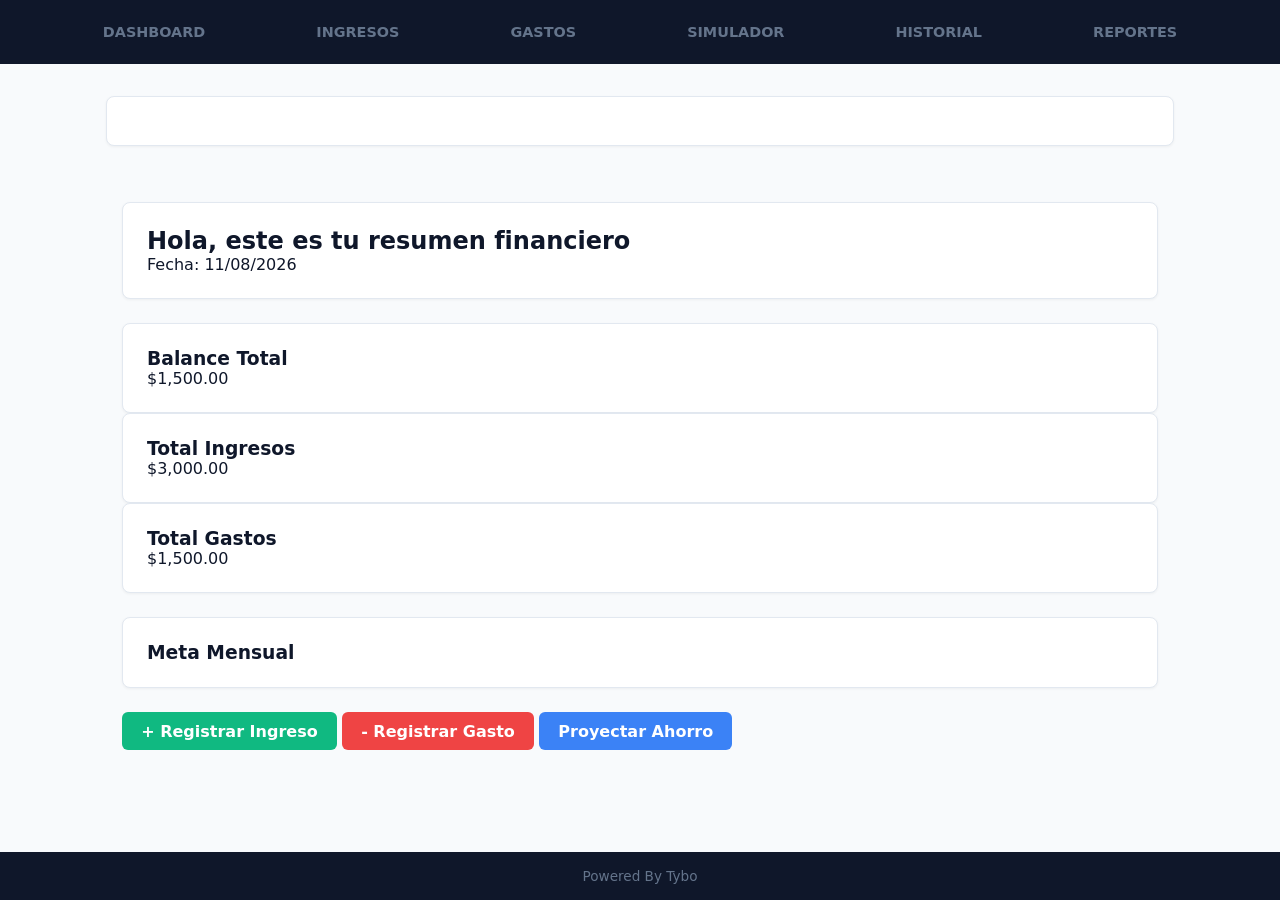
==== html/dashboard.html @ 08bae3bd "Optimización del css" ====
<!DOCTYPE html>
<html lang="es">
<head>
    <meta charset="UTF-8">
    <meta name="viewport" content="width=device-width, initial-scale=1.0">
    <link rel="stylesheet" href="/css/global.css">
    <title>Dashboard</title>
</head>
<body>
    <header>
        <nav>
            <a href="dashboard.html">DASHBOARD</a>
            <a href="ingresos.html">INGRESOS</a>
            <a href="gastos.html">GASTOS</a>
            <a href="simulador.html">SIMULADOR</a>
            <a href="historial.html">HISTORIAL</a>
            <a href="reportes.html">REPORTES</a>
        </nav>
    </header>
    <main>
        <div class="titulo tarjeta"></div>
        <main>
    <!-- BLOQUE 1: Encabezado -->
    <section class="tarjeta">
        <h1>Hola, este es tu resumen financiero</h1>
        <p>Fecha: <span id="fecha">11/08/2026</span></p>
    </section>

    <!-- BLOQUE 2: Filas de 3 Tarjetas KPI -->
    <section class="fila-tarjetas">
        <div class="tarjeta kpi">
            <h3>Balance Total</h3>
            <p class="monto positivo">$1,500.00</p>
        </div>
        <div class="tarjeta kpi">
            <h3>Total Ingresos</h3>
            <p class="monto positivo">$3,000.00</p>
        </div>
        <div class="tarjeta kpi">
            <h3>Total Gastos</h3>
            <p class="monto negativo">$1,500.00</p>
        </div>
    </section>

    <!-- BLOQUE 3: Barra de progreso -->
    <section class="tarjeta">
        <h3>Meta Mensual</h3>
        <!-- barra aquí -->
    </section>

    <!-- BLOQUE 4: Accesos Rápidos (Botones lado a lado) -->
    <section class="fila-botones">
        <a href="ingresos.html" class="btn btn-positivo">+ Registrar Ingreso</a>
        <a href="gastos.html" class="btn btn-negativo">- Registrar Gasto</a>
        <a href="simulador.html" class="btn btn-primario">Proyectar Ahorro</a>
    </section>
</main>
    </main>
    <footer>Powered By Tybo</footer>
    <script src="/javascript/app.js"></script>
</body>
</html>
---- css/global.css ----
:root { 
    --color-primario: #0F172A; 
    --color-fondo: #F8FAFC; 
    --color-superficie: #FFFFFF; 
    --color-positivo: #10B981; 
    --color-negativo: #EF4444; 
    --color-accion: #3B82F6; 
    --color-hover-accion: #1D4ED8; 
    --color-texto-mute: #64748B; 
    --color-borde: #E2E8F0; 
    font-size: 16px; 
}

* {
    margin: 0;
    padding: 0;
    box-sizing: border-box;
}

body {
    width: 100%;
    min-height: 100vh;
    background-color: var(--color-fondo);
    color: var(--color-primario);
    display: flex;
    flex-direction: column;
    font-family: system-ui, -apple-system, sans-serif;
}

/* Header & Navegación */
header {
    width: 100%;
    background-color: var(--color-primario);
    padding: 1rem 2rem;
    display: flex;
    justify-content: center;
}

header nav {
    width: 100%;
    max-width: 1100px;
    display: flex;
    justify-content: space-between;
    align-items: center;
}

header nav a {
    color: var(--color-texto-mute);
    text-decoration: none;
    font-weight: 600;
    font-size: 0.9rem;
    padding: 0.5rem 0.8rem;
    border-radius: 6px;
    transition: 0.2s ease;
}

header nav a:hover, header nav a.active {
    color: var(--color-superficie);
    background-color: rgba(255, 255, 255, 0.1);
}

/* Contenedor Principal (Flexbox estándar para evitar grillas rígidas) */
main {
    flex: 1;
    width: 100%;
    max-width: 1100px;
    margin: 0 auto;
    padding: 2rem 1rem;
    display: flex;
    flex-direction: column;
    gap: 1.5rem;
}

/* Componentes Reutilizables (Tarjetas, Botones) */
.tarjeta {
    background-color: var(--color-superficie);
    border: 1px solid var(--color-borde);
    border-radius: 8px;
    padding: 1.5rem;
    box-shadow: 0 1px 3px rgba(0, 0, 0, 0.05);
}

.btn {
    padding: 0.6rem 1.2rem;
    border-radius: 6px;
    border: none;
    font-weight: 600;
    cursor: pointer;
    text-decoration: none;
    display: inline-block;
}

.btn-primario { background-color: var(--color-accion); color: white; }
.btn-positivo { background-color: var(--color-positivo); color: white; }
.btn-negativo { background-color: var(--color-negativo); color: white; }

/* Footer */
footer {
    background-color: var(--color-primario);
    color: var(--color-texto-mute);
    text-align: center;
    padding: 1rem;
    font-size: 0.85rem;
}
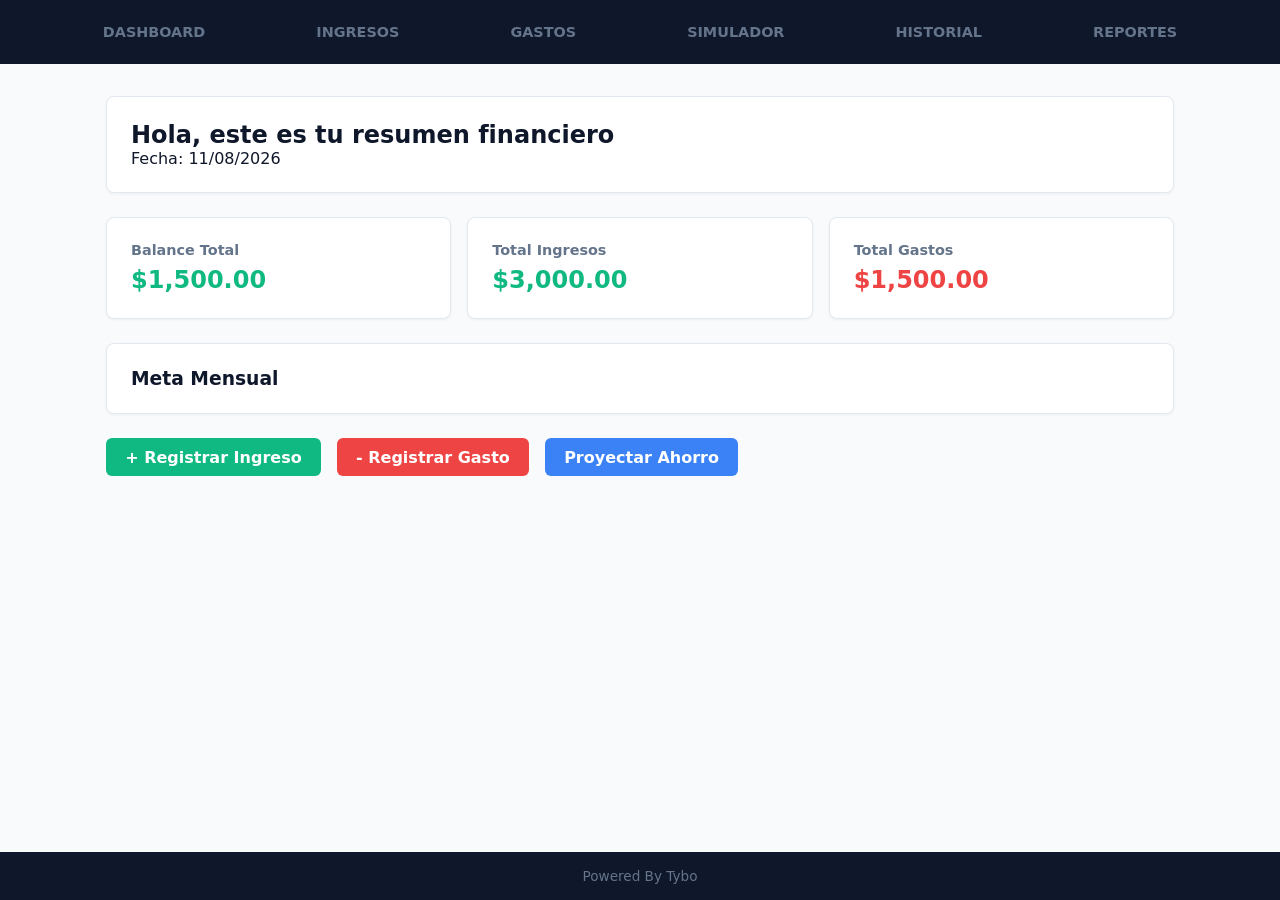
==== commit 25f4ea59: "Se copió la misma lógica del dashboard a las otras páginas" ====
--- a/html/dashboard.html
+++ b/html/dashboard.html
@@ -17,45 +17,45 @@
             <a href="reportes.html">REPORTES</a>
         </nav>
     </header>
+
     <main>
-        <div class="titulo tarjeta"></div>
-        <main>
-    <!-- BLOQUE 1: Encabezado -->
-    <section class="tarjeta">
-        <h1>Hola, este es tu resumen financiero</h1>
-        <p>Fecha: <span id="fecha">11/08/2026</span></p>
-    </section>
 
-    <!-- BLOQUE 2: Filas de 3 Tarjetas KPI -->
-    <section class="fila-tarjetas">
-        <div class="tarjeta kpi">
-            <h3>Balance Total</h3>
-            <p class="monto positivo">$1,500.00</p>
-        </div>
-        <div class="tarjeta kpi">
-            <h3>Total Ingresos</h3>
-            <p class="monto positivo">$3,000.00</p>
-        </div>
-        <div class="tarjeta kpi">
-            <h3>Total Gastos</h3>
-            <p class="monto negativo">$1,500.00</p>
-        </div>
-    </section>
+        <!-- BLOQUE 1: Encabezado -->
+        <section class="tarjeta">
+            <h1>Hola, este es tu resumen financiero</h1>
+            <p>Fecha: <span id="fecha">11/08/2026</span></p>
+        </section>
 
-    <!-- BLOQUE 3: Barra de progreso -->
-    <section class="tarjeta">
-        <h3>Meta Mensual</h3>
-        <!-- barra aquí -->
-    </section>
+        <!-- BLOQUE 2: Filas de 3 Tarjetas KPI -->
+        <section class="fila-tarjetas">
+            <div class="tarjeta kpi">
+                <h3>Balance Total</h3>
+                <p class="monto positivo">$1,500.00</p>
+            </div>
+            <div class="tarjeta kpi">
+                <h3>Total Ingresos</h3>
+                <p class="monto positivo">$3,000.00</p>
+            </div>
+            <div class="tarjeta kpi">
+                <h3>Total Gastos</h3>
+                <p class="monto negativo">$1,500.00</p>
+            </div>
+        </section>
 
-    <!-- BLOQUE 4: Accesos Rápidos (Botones lado a lado) -->
-    <section class="fila-botones">
-        <a href="ingresos.html" class="btn btn-positivo">+ Registrar Ingreso</a>
-        <a href="gastos.html" class="btn btn-negativo">- Registrar Gasto</a>
-        <a href="simulador.html" class="btn btn-primario">Proyectar Ahorro</a>
-    </section>
-</main>
+        <!-- BLOQUE 3: Barra de progreso -->
+        <section class="tarjeta">
+            <h3>Meta Mensual</h3>
+            <!-- barra aquí -->
+        </section>
+
+        <!-- BLOQUE 4: Accesos Rápidos (Botones lado a lado) -->
+        <section class="fila-botones">
+            <a href="ingresos.html" class="btn btn-positivo">+ Registrar Ingreso</a>
+            <a href="gastos.html" class="btn btn-negativo">- Registrar Gasto</a>
+            <a href="simulador.html" class="btn btn-primario">Proyectar Ahorro</a>
+        </section>
     </main>
+
     <footer>Powered By Tybo</footer>
     <script src="/javascript/app.js"></script>
 </body>
--- a/css/global.css
+++ b/css/global.css
@@ -42,6 +42,8 @@
     display: flex;
     justify-content: space-between;
     align-items: center;
+    flex-wrap: wrap;
+    gap: 0.5rem;
 }
 
 header nav a {
@@ -51,15 +53,16 @@
     font-size: 0.9rem;
     padding: 0.5rem 0.8rem;
     border-radius: 6px;
-    transition: 0.2s ease;
+    transition: background-color 0.2s ease, color 0.2s ease;
 }
 
-header nav a:hover, header nav a.active {
+header nav a:hover, 
+header nav a.active {
     color: var(--color-superficie);
     background-color: rgba(255, 255, 255, 0.1);
 }
 
-/* Contenedor Principal (Flexbox estándar para evitar grillas rígidas) */
+/* Contenedor Principal */
 main {
     flex: 1;
     width: 100%;
@@ -71,7 +74,7 @@
     gap: 1.5rem;
 }
 
-/* Componentes Reutilizables (Tarjetas, Botones) */
+/* Componentes Reutilizables */
 .tarjeta {
     background-color: var(--color-superficie);
     border: 1px solid var(--color-borde);
@@ -80,6 +83,35 @@
     box-shadow: 0 1px 3px rgba(0, 0, 0, 0.05);
 }
 
+/* Estructura de Filas (KPIs y Botones) */
+.fila-tarjetas {
+    display: grid;
+    grid-template-columns: repeat(auto-fit, minmax(250px, 1fr));
+    gap: 1rem;
+}
+
+.fila-botones {
+    display: flex;
+    gap: 1rem;
+    flex-wrap: wrap;
+}
+
+/* Formato para Tarjetas KPI y Montos */
+.kpi h3 {
+    font-size: 0.9rem;
+    color: var(--color-texto-mute);
+    margin-bottom: 0.5rem;
+}
+
+.monto {
+    font-size: 1.5rem;
+    font-weight: 700;
+}
+
+.monto.positivo { color: var(--color-positivo); }
+.monto.negativo { color: var(--color-negativo); }
+
+/* Botones */
 .btn {
     padding: 0.6rem 1.2rem;
     border-radius: 6px;
@@ -88,6 +120,11 @@
     cursor: pointer;
     text-decoration: none;
     display: inline-block;
+    transition: opacity 0.2s ease;
+}
+
+.btn:hover {
+    opacity: 0.9;
 }
 
 .btn-primario { background-color: var(--color-accion); color: white; }
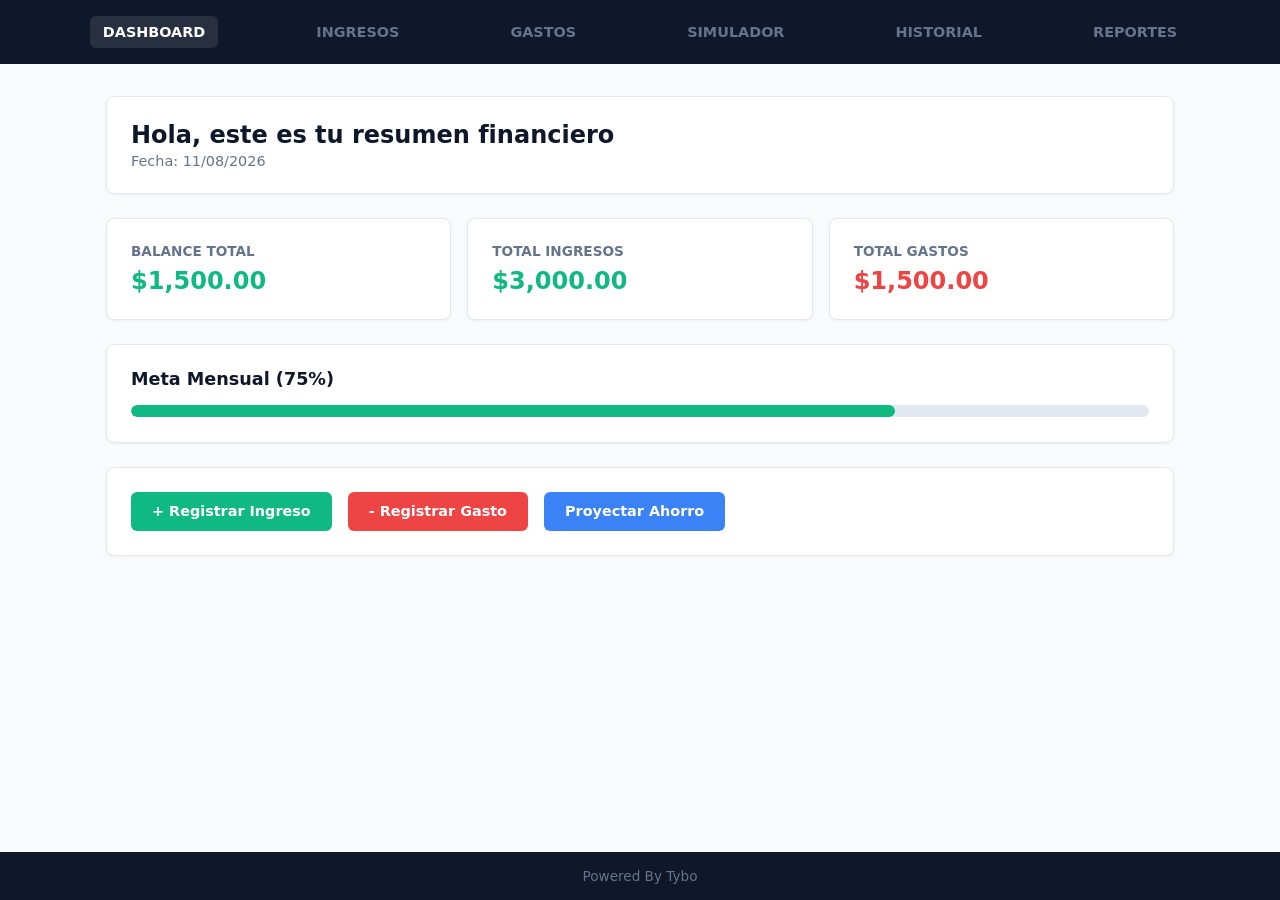
==== commit 8739f6a7: "Se subió el html y el css completado" ====
--- a/html/dashboard.html
+++ b/html/dashboard.html
@@ -4,12 +4,12 @@
     <meta charset="UTF-8">
     <meta name="viewport" content="width=device-width, initial-scale=1.0">
     <link rel="stylesheet" href="/css/global.css">
-    <title>Dashboard</title>
+    <title>Dashboard - Finanzas</title>
 </head>
 <body>
     <header>
         <nav>
-            <a href="dashboard.html">DASHBOARD</a>
+            <a href="dashboard.html" class="active">DASHBOARD</a>
             <a href="ingresos.html">INGRESOS</a>
             <a href="gastos.html">GASTOS</a>
             <a href="simulador.html">SIMULADOR</a>
@@ -19,37 +19,36 @@
     </header>
 
     <main>
-
         <!-- BLOQUE 1: Encabezado -->
-        <section class="tarjeta">
+        <section>
             <h1>Hola, este es tu resumen financiero</h1>
-            <p>Fecha: <span id="fecha">11/08/2026</span></p>
+            <p>Fecha: <time id="fecha">11/08/2026</time></p>
         </section>
 
-        <!-- BLOQUE 2: Filas de 3 Tarjetas KPI -->
-        <section class="fila-tarjetas">
-            <div class="tarjeta kpi">
+        <!-- BLOQUE 2: Tarjetas KPI -->
+        <section class="kpis">
+            <article>
                 <h3>Balance Total</h3>
-                <p class="monto positivo">$1,500.00</p>
-            </div>
-            <div class="tarjeta kpi">
+                <p class="monto positivo" id="balance-total">$1,500.00</p>
+            </article>
+            <article>
                 <h3>Total Ingresos</h3>
-                <p class="monto positivo">$3,000.00</p>
-            </div>
-            <div class="tarjeta kpi">
+                <p class="monto positivo" id="total-ingresos">$3,000.00</p>
+            </article>
+            <article>
                 <h3>Total Gastos</h3>
-                <p class="monto negativo">$1,500.00</p>
-            </div>
+                <p class="monto negativo" id="total-gastos">$1,500.00</p>
+            </article>
         </section>
 
-        <!-- BLOQUE 3: Barra de progreso -->
-        <section class="tarjeta">
-            <h3>Meta Mensual</h3>
-            <!-- barra aquí -->
+        <!-- BLOQUE 3: Meta Mensual (Usa la barra nativa <progress>) -->
+        <section>
+            <h3>Meta Mensual (<span id="meta-porcentaje">75%</span>)</h3>
+            <progress id="meta-barra" value="75" max="100"></progress>
         </section>
 
-        <!-- BLOQUE 4: Accesos Rápidos (Botones lado a lado) -->
-        <section class="fila-botones">
+        <!-- BLOQUE 4: Accesos Rápidos -->
+        <section class="acciones">
             <a href="ingresos.html" class="btn btn-positivo">+ Registrar Ingreso</a>
             <a href="gastos.html" class="btn btn-negativo">- Registrar Gasto</a>
             <a href="simulador.html" class="btn btn-primario">Proyectar Ahorro</a>
--- a/css/global.css
+++ b/css/global.css
@@ -5,12 +5,12 @@
     --color-positivo: #10B981; 
     --color-negativo: #EF4444; 
     --color-accion: #3B82F6; 
-    --color-hover-accion: #1D4ED8; 
     --color-texto-mute: #64748B; 
     --color-borde: #E2E8F0; 
     font-size: 16px; 
 }
 
+/* Reset CSS */
 * {
     margin: 0;
     padding: 0;
@@ -53,7 +53,7 @@
     font-size: 0.9rem;
     padding: 0.5rem 0.8rem;
     border-radius: 6px;
-    transition: background-color 0.2s ease, color 0.2s ease;
+    transition: background-color 0.2s, color 0.2s;
 }
 
 header nav a:hover, 
@@ -62,7 +62,7 @@
     background-color: rgba(255, 255, 255, 0.1);
 }
 
-/* Contenedor Principal */
+/* Layout Principal */
 main {
     flex: 1;
     width: 100%;
@@ -74,8 +74,8 @@
     gap: 1.5rem;
 }
 
-/* Componentes Reutilizables */
-.tarjeta {
+/* Contenedor tipo Tarjeta (Secciones principales de main) */
+main > section {
     background-color: var(--color-superficie);
     border: 1px solid var(--color-borde);
     border-radius: 8px;
@@ -83,53 +83,217 @@
     box-shadow: 0 1px 3px rgba(0, 0, 0, 0.05);
 }
 
-/* Estructura de Filas (KPIs y Botones) */
-.fila-tarjetas {
+/* Encabezados y Subtítulos dentro de Secciones */
+section h1 { 
+    font-size: 1.5rem; 
+    margin-bottom: 0.25rem; 
+}
+
+section h3 { 
+    font-size: 1.1rem; 
+    margin-bottom: 0.5rem; 
+}
+
+section p { 
+    color: var(--color-texto-mute); 
+    font-size: 0.9rem; 
+}
+
+/* Layout de Encabezados con Filtros/Selectores */
+section > header {
+    display: flex;
+    justify-content: space-between;
+    align-items: center;
+    flex-wrap: wrap;
+    gap: 1rem;
+}
+
+/* Grid de KPIs (Dashboard / Simulador / Reportes) */
+section.kpis {
     display: grid;
-    grid-template-columns: repeat(auto-fit, minmax(250px, 1fr));
+    grid-template-columns: repeat(auto-fit, minmax(240px, 1fr));
     gap: 1rem;
-}
-
-.fila-botones {
-    display: flex;
-    gap: 1rem;
-    flex-wrap: wrap;
-}
-
-/* Formato para Tarjetas KPI y Montos */
-.kpi h3 {
-    font-size: 0.9rem;
+    background: transparent;
+    border: none;
+    padding: 0;
+    box-shadow: none;
+}
+
+section.kpis article {
+    background-color: var(--color-superficie);
+    border: 1px solid var(--color-borde);
+    border-radius: 8px;
+    padding: 1.5rem;
+    box-shadow: 0 1px 3px rgba(0, 0, 0, 0.05);
+}
+
+section.kpis h3 {
+    font-size: 0.85rem;
     color: var(--color-texto-mute);
     margin-bottom: 0.5rem;
-}
-
-.monto {
-    font-size: 1.5rem;
-    font-weight: 700;
-}
-
+    text-transform: uppercase;
+}
+
+/* Montos Financieros */
+.monto { font-size: 1.5rem; font-weight: 700; }
 .monto.positivo { color: var(--color-positivo); }
 .monto.negativo { color: var(--color-negativo); }
 
-/* Botones */
+/* Barra de Progreso Nativa (<progress>) */
+progress {
+    width: 100%;
+    height: 12px;
+    appearance: none;
+    -webkit-appearance: none;
+    border: none;
+    border-radius: 999px;
+    overflow: hidden;
+    background-color: var(--color-borde);
+    margin-top: 0.5rem;
+}
+
+progress::-webkit-progress-bar { background-color: var(--color-borde); }
+progress::-webkit-progress-value { background-color: var(--color-positivo); border-radius: 999px; }
+progress::-moz-progress-bar { background-color: var(--color-positivo); border-radius: 999px; }
+
+/* Botones Base */
 .btn {
-    padding: 0.6rem 1.2rem;
+    padding: 0.65rem 1.25rem;
     border-radius: 6px;
-    border: none;
+    border: 1px solid transparent;
     font-weight: 600;
+    font-size: 0.9rem;
     cursor: pointer;
     text-decoration: none;
-    display: inline-block;
-    transition: opacity 0.2s ease;
-}
-
-.btn:hover {
-    opacity: 0.9;
-}
+    display: inline-flex;
+    align-items: center;
+    justify-content: center;
+    gap: 0.5rem;
+    transition: opacity 0.2s, transform 0.1s;
+}
+
+.btn:hover { opacity: 0.9; }
+.btn:active { transform: scale(0.98); }
 
 .btn-primario { background-color: var(--color-accion); color: white; }
 .btn-positivo { background-color: var(--color-positivo); color: white; }
 .btn-negativo { background-color: var(--color-negativo); color: white; }
+.btn-secundario { 
+    background-color: transparent; 
+    border-color: var(--color-borde); 
+    color: var(--color-texto-mute); 
+}
+
+/* Botones de Acción / Enlaces Rápidos */
+section.acciones {
+    display: flex;
+    gap: 1rem;
+    flex-wrap: wrap;
+}
+
+/* Formularios Semánticos (Sin divs clasificadores en cada campo) */
+form {
+    display: grid;
+    grid-template-columns: repeat(2, 1fr);
+    gap: 1.25rem;
+    margin-top: 1rem;
+}
+
+form label {
+    display: flex;
+    flex-direction: column;
+    gap: 0.4rem;
+    font-size: 0.85rem;
+    font-weight: 600;
+    color: var(--color-primario);
+}
+
+/* Campos de ancho completo (Descripción, notas, fila de botones) */
+form label.full,
+form .acciones {
+    grid-column: 1 / -1;
+}
+
+form input,
+form select {
+    width: 100%;
+    padding: 0.65rem 0.8rem;
+    border: 1px solid var(--color-borde);
+    border-radius: 6px;
+    font-size: 0.95rem;
+    font-family: inherit;
+    background-color: var(--color-superficie);
+    color: var(--color-primario);
+    outline: none;
+    appearance: none;
+    -webkit-appearance: none;
+    transition: border-color 0.2s, box-shadow 0.2s;
+}
+
+form select {
+    background-image: url("data:image/svg+xml;charset=UTF-8,%3csvg xmlns='http://www.w3.org/2000/svg' viewBox='0 0 24 24' fill='none' stroke='%2364748B' stroke-width='2' stroke-linecap='round' stroke-linejoin='round'%3e%3cpolyline points='6 9 12 15 18 9'%3e%3c/polyline%3e%3c/svg%3e");
+    background-repeat: no-repeat;
+    background-position: right 0.75rem center;
+    background-size: 1em;
+    padding-right: 2.2rem;
+}
+
+form input:focus,
+form select:focus {
+    border-color: var(--color-accion);
+    box-shadow: 0 0 0 3px rgba(59, 130, 246, 0.15);
+}
+
+/* Tabla del Historial */
+table {
+    width: 100%;
+    border-collapse: collapse;
+    margin-top: 1rem;
+}
+
+table th,
+table td {
+    padding: 0.85rem 1rem;
+    border-bottom: 1px solid var(--color-borde);
+    text-align: left;
+    font-size: 0.9rem;
+}
+
+table th {
+    color: var(--color-texto-mute);
+    font-size: 0.8rem;
+    text-transform: uppercase;
+}
+
+table tbody tr:hover { background-color: var(--color-fondo); }
+
+/* Badges para el Tipo de Operación en Tablas */
+.badge {
+    padding: 0.25rem 0.6rem;
+    border-radius: 999px;
+    font-size: 0.75rem;
+    font-weight: 700;
+}
+
+.badge.ingreso { background-color: rgba(16, 185, 129, 0.15); color: var(--color-positivo); }
+.badge.gasto { background-color: rgba(239, 68, 68, 0.15); color: var(--color-negativo); }
+
+/* Listas Desglose (Página Reportes) */
+ul.desglose {
+    list-style: none;
+    display: flex;
+    flex-direction: column;
+    gap: 1.25rem;
+    margin-top: 1rem;
+}
+
+ul.desglose li > div {
+    display: flex;
+    justify-content: space-between;
+    font-size: 0.9rem;
+    font-weight: 600;
+    margin-bottom: 0.25rem;
+}
 
 /* Footer */
 footer {
@@ -138,4 +302,9 @@
     text-align: center;
     padding: 1rem;
     font-size: 0.85rem;
+}
+
+/* Responsivo para móviles */
+@media (max-width: 600px) {
+    form { grid-template-columns: 1fr; }
 }
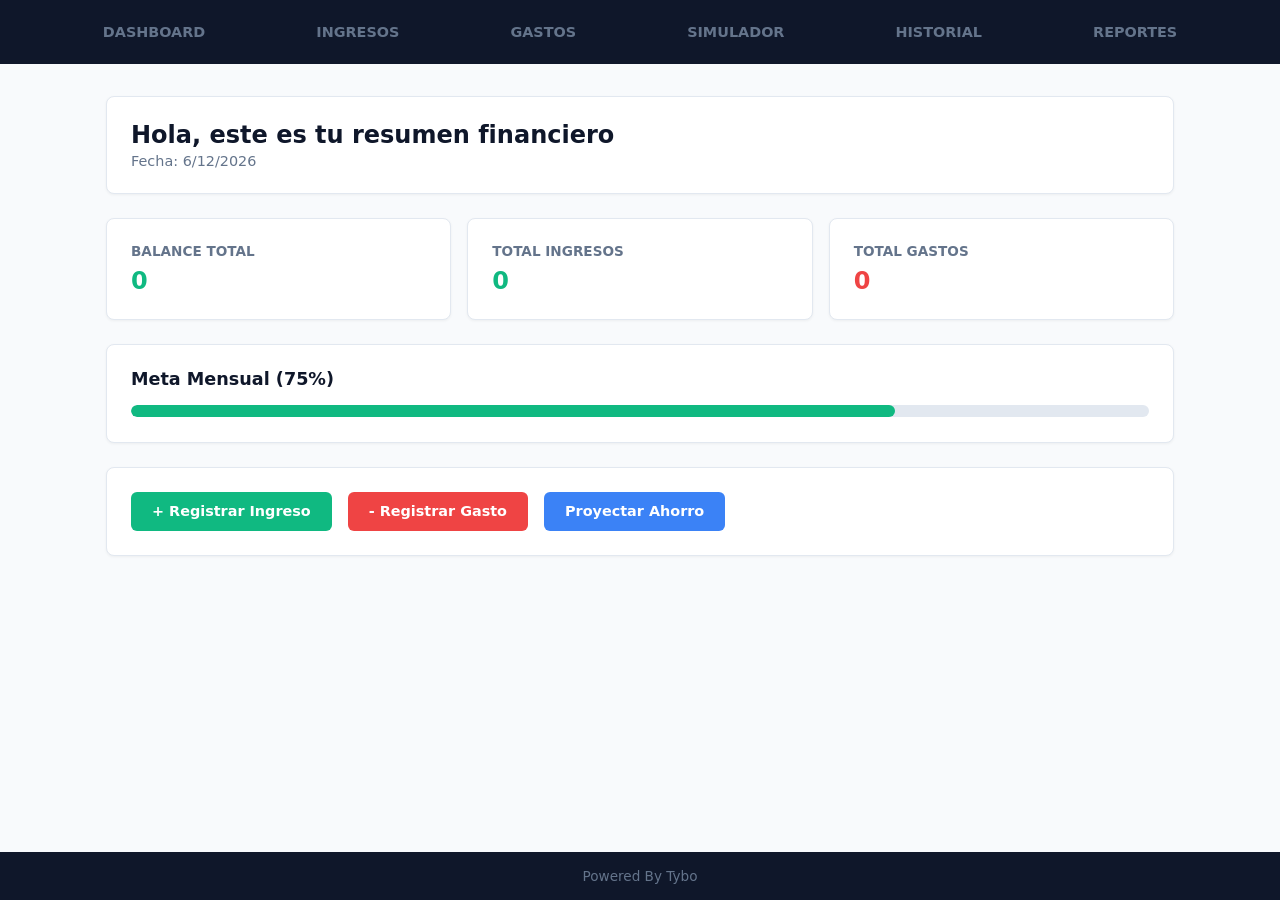
==== commit 40840f08: "Se estableció la incipiente lógica del deshboard" ====
--- a/html/dashboard.html
+++ b/html/dashboard.html
@@ -9,7 +9,7 @@
 <body>
     <header>
         <nav>
-            <a href="dashboard.html" class="active">DASHBOARD</a>
+            <a href="dashboard.html" class="activo">DASHBOARD</a>
             <a href="ingresos.html">INGRESOS</a>
             <a href="gastos.html">GASTOS</a>
             <a href="simulador.html">SIMULADOR</a>
@@ -29,15 +29,15 @@
         <section class="kpis">
             <article>
                 <h3>Balance Total</h3>
-                <p class="monto positivo" id="balance-total">$1,500.00</p>
+                <p class="monto positivo" id="balance-total">0</p>
             </article>
             <article>
                 <h3>Total Ingresos</h3>
-                <p class="monto positivo" id="total-ingresos">$3,000.00</p>
+                <p class="monto positivo" id="total-ingresos">0</p>
             </article>
             <article>
                 <h3>Total Gastos</h3>
-                <p class="monto negativo" id="total-gastos">$1,500.00</p>
+                <p class="monto negativo" id="total-gastos">0</p>
             </article>
         </section>
 
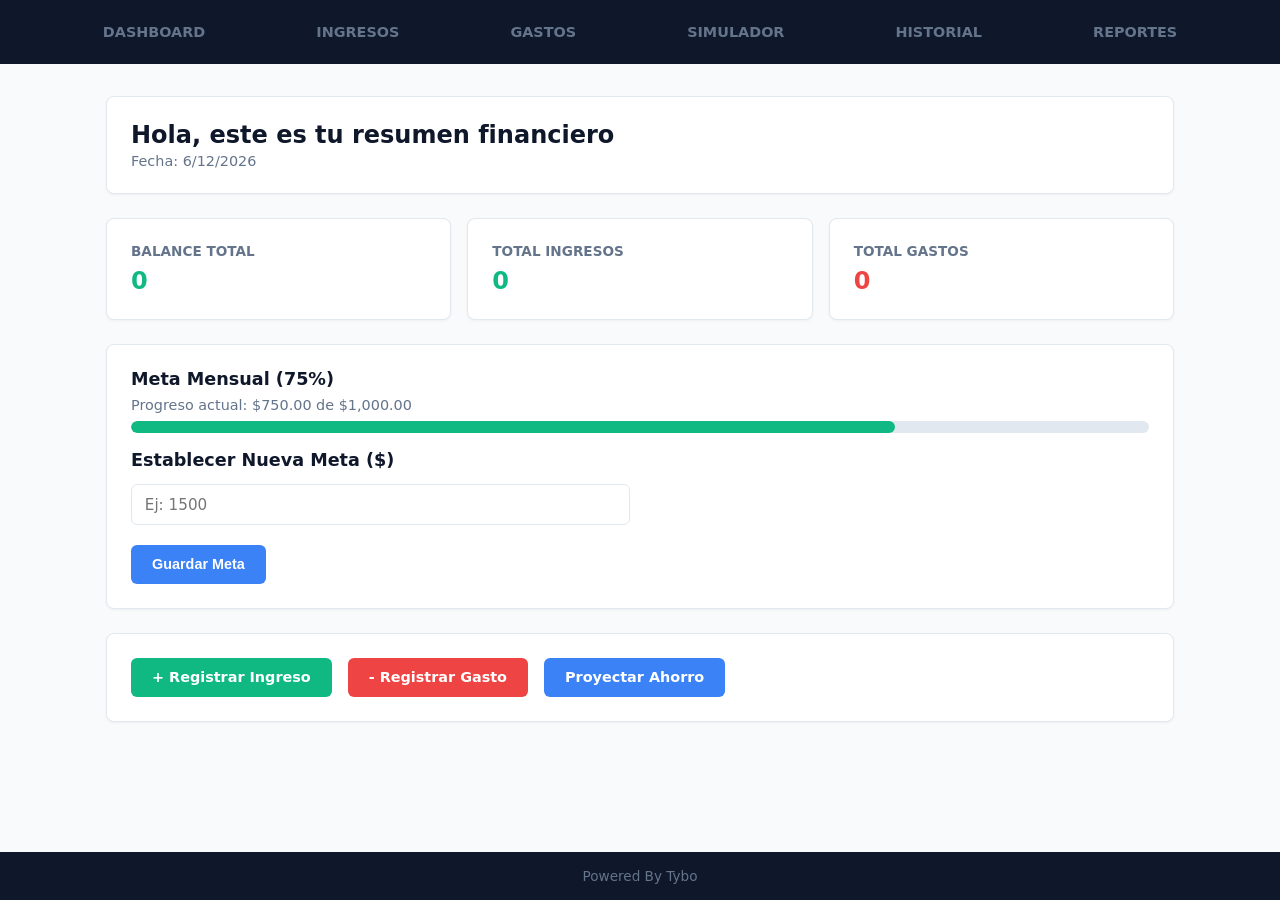
==== commit 09783263: "Se estableció la lógica del historial. Ahora resta construir la lógica del simulador y el ingreso de" ====
--- a/html/dashboard.html
+++ b/html/dashboard.html
@@ -1,61 +1,90 @@
-<!DOCTYPE html>
+<!doctype html>
 <html lang="es">
-<head>
-    <meta charset="UTF-8">
-    <meta name="viewport" content="width=device-width, initial-scale=1.0">
-    <link rel="stylesheet" href="/css/global.css">
+  <head>
+    <meta charset="UTF-8" />
+    <meta name="viewport" content="width=device-width, initial-scale=1.0" />
+    <link rel="stylesheet" href="/css/global.css" />
     <title>Dashboard - Finanzas</title>
-</head>
-<body>
+  </head>
+  <body>
     <header>
-        <nav>
-            <a href="dashboard.html" class="activo">DASHBOARD</a>
-            <a href="ingresos.html">INGRESOS</a>
-            <a href="gastos.html">GASTOS</a>
-            <a href="simulador.html">SIMULADOR</a>
-            <a href="historial.html">HISTORIAL</a>
-            <a href="reportes.html">REPORTES</a>
-        </nav>
+      <nav>
+        <a href="dashboard.html" class="activo">DASHBOARD</a>
+        <a href="ingresos.html">INGRESOS</a>
+        <a href="gastos.html">GASTOS</a>
+        <a href="simulador.html">SIMULADOR</a>
+        <a href="historial.html">HISTORIAL</a>
+        <a href="reportes.html">REPORTES</a>
+      </nav>
     </header>
 
     <main>
-        <!-- BLOQUE 1: Encabezado -->
-        <section>
-            <h1>Hola, este es tu resumen financiero</h1>
-            <p>Fecha: <time id="fecha">11/08/2026</time></p>
-        </section>
+      <!-- BLOQUE 1: Encabezado -->
+      <section>
+        <h1>Hola, este es tu resumen financiero</h1>
+        <p>Fecha: <time id="fecha">11/08/2026</time></p>
+      </section>
 
-        <!-- BLOQUE 2: Tarjetas KPI -->
-        <section class="kpis">
-            <article>
-                <h3>Balance Total</h3>
-                <p class="monto positivo" id="balance-total">0</p>
-            </article>
-            <article>
-                <h3>Total Ingresos</h3>
-                <p class="monto positivo" id="total-ingresos">0</p>
-            </article>
-            <article>
-                <h3>Total Gastos</h3>
-                <p class="monto negativo" id="total-gastos">0</p>
-            </article>
-        </section>
+      <!-- BLOQUE 2: Tarjetas KPI -->
+      <section class="kpis">
+        <article>
+          <h3>Balance Total</h3>
+          <p class="monto positivo" id="balance-total">0</p>
+        </article>
+        <article>
+          <h3>Total Ingresos</h3>
+          <p class="monto positivo" id="total-ingresos">0</p>
+        </article>
+        <article>
+          <h3>Total Gastos</h3>
+          <p class="monto negativo" id="total-gastos">0</p>
+        </article>
+      </section>
 
-        <!-- BLOQUE 3: Meta Mensual (Usa la barra nativa <progress>) -->
-        <section>
-            <h3>Meta Mensual (<span id="meta-porcentaje">75%</span>)</h3>
-            <progress id="meta-barra" value="75" max="100"></progress>
-        </section>
-
-        <!-- BLOQUE 4: Accesos Rápidos -->
-        <section class="acciones">
-            <a href="ingresos.html" class="btn btn-positivo">+ Registrar Ingreso</a>
-            <a href="gastos.html" class="btn btn-negativo">- Registrar Gasto</a>
-            <a href="simulador.html" class="btn btn-primario">Proyectar Ahorro</a>
-        </section>
+      <!-- BLOQUE 3: Meta Mensual (Usa la barra nativa <progress>) -->
+      <!-- BLOQUE: Meta Mensual de Ahorro -->
+      <section>
+        <h3>Meta Mensual (<span id="meta-porcentaje">75%</span>)</h3>
+        <p>
+          Progreso actual: $<span id="meta-actual">750.00</span> de $<span
+            id="meta-objetivo"
+            >1,000.00</span
+          >
+        </p>
+        <article>
+          <!-- Barra de progreso nativa (ya estilizada en tu global.css) -->
+          <progress id="meta-barra" value="75" max="100"></progress>
+        </article>
+        <article>
+          <!-- Formulario para configurar la meta usando las clases exactas de tu CSS -->
+          <form id="form-meta">
+            <label>
+              <h3>Establecer Nueva Meta ($)</h3>
+              <input
+                type="number"
+                id="input-nueva-meta"
+                step="10"
+                min="1"
+                placeholder="Ej: 1500"
+                required
+              />
+            </label>
+            <div class="acciones">
+              <button type="submit" class="btn btn-primario">
+                Guardar Meta
+              </button>
+            </div>
+          </form>
+        </article>
+      </section>
+      <!-- BLOQUE 4: Accesos Rápidos -->
+      <section class="acciones">
+        <a href="ingresos.html" class="btn btn-positivo">+ Registrar Ingreso</a>
+        <a href="gastos.html" class="btn btn-negativo">- Registrar Gasto</a>
+        <a href="simulador.html" class="btn btn-primario">Proyectar Ahorro</a>
+      </section>
+      <script src="/javascript/app.js"></script>
     </main>
-
     <footer>Powered By Tybo</footer>
-    <script src="/javascript/app.js"></script>
-</body>
-</html>+  </body>
+</html>
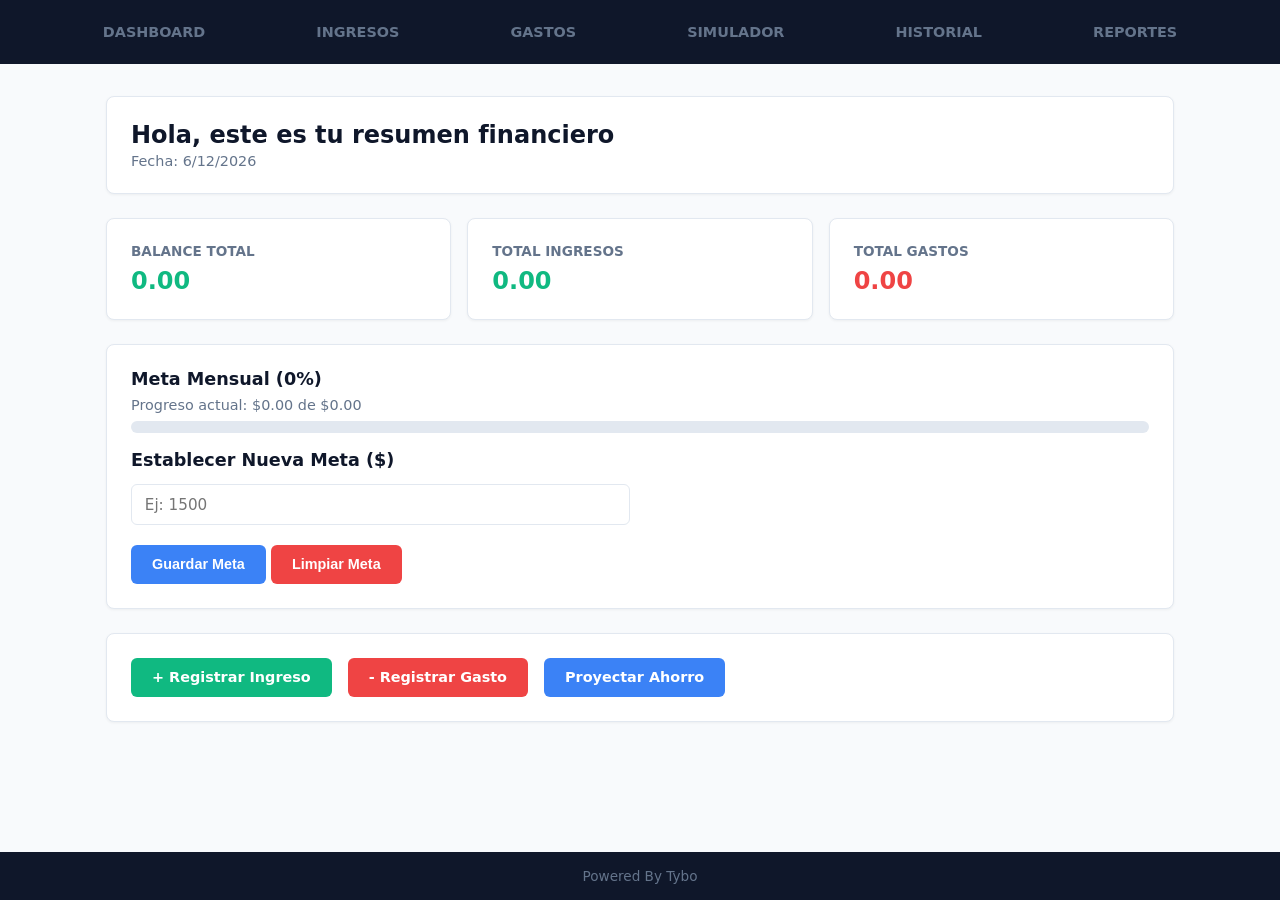
==== commit 954f28b5: "Se estableció la meta de ahorro" ====
--- a/html/dashboard.html
+++ b/html/dashboard.html
@@ -46,32 +46,38 @@
       <section>
         <h3>Meta Mensual (<span id="meta-porcentaje">75%</span>)</h3>
         <p>
-          Progreso actual: $<span id="meta-actual">750.00</span> de $<span
+          Progreso actual: $<span id="meta-actual"></span> de $<span
             id="meta-objetivo"
-            >1,000.00</span
-          >
+          ></span>
         </p>
         <article>
           <!-- Barra de progreso nativa (ya estilizada en tu global.css) -->
           <progress id="meta-barra" value="75" max="100"></progress>
         </article>
         <article>
-          <!-- Formulario para configurar la meta usando las clases exactas de tu CSS -->
+          <!-- Formulario para configurar o eliminar la meta -->
           <form id="form-meta">
             <label>
               <h3>Establecer Nueva Meta ($)</h3>
               <input
                 type="number"
                 id="input-nueva-meta"
-                step="10"
+                step="1"
                 min="1"
                 placeholder="Ej: 1500"
-                required
               />
             </label>
             <div class="acciones">
               <button type="submit" class="btn btn-primario">
                 Guardar Meta
+              </button>
+              <!-- BOTÓN AGREGADO PARA BORRAR LA META -->
+              <button
+                type="button"
+                id="btn-limpiar-meta"
+                class="btn btn-negativo"
+              >
+                Limpiar Meta
               </button>
             </div>
           </form>
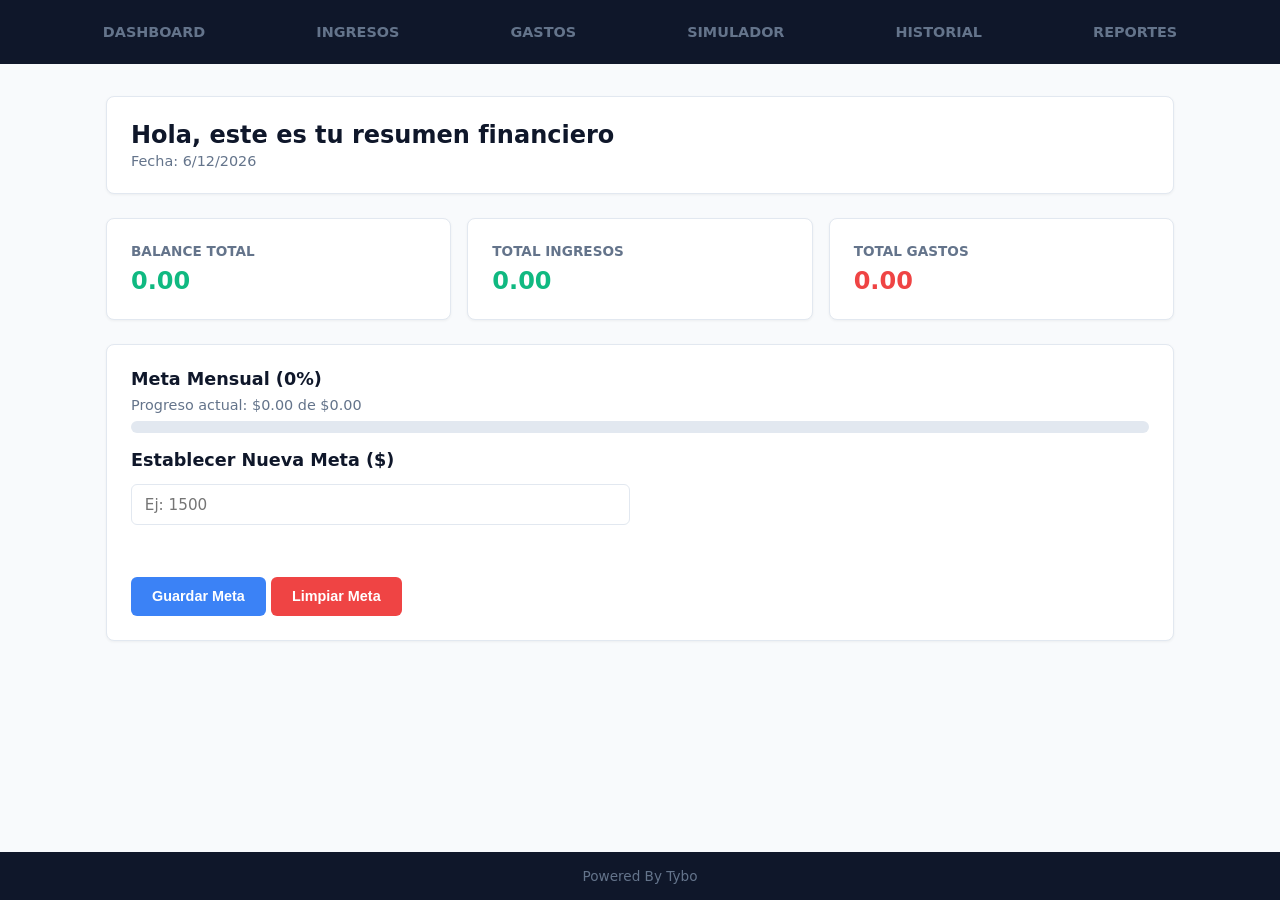
==== commit e906eeef: "Se subió las validaciones" ====
--- a/html/dashboard.html
+++ b/html/dashboard.html
@@ -63,10 +63,11 @@
                 type="number"
                 id="input-nueva-meta"
                 step="1"
-                min="1"
                 placeholder="Ej: 1500"
               />
             </label>
+            <br />
+            <p class="error" data-error-for="monto" aria-live="polite"></p>
             <div class="acciones">
               <button type="submit" class="btn btn-primario">
                 Guardar Meta
@@ -84,11 +85,6 @@
         </article>
       </section>
       <!-- BLOQUE 4: Accesos Rápidos -->
-      <section class="acciones">
-        <a href="ingresos.html" class="btn btn-positivo">+ Registrar Ingreso</a>
-        <a href="gastos.html" class="btn btn-negativo">- Registrar Gasto</a>
-        <a href="simulador.html" class="btn btn-primario">Proyectar Ahorro</a>
-      </section>
       <script src="/javascript/app.js"></script>
     </main>
     <footer>Powered By Tybo</footer>
--- a/css/global.css
+++ b/css/global.css
@@ -1,310 +1,363 @@
-:root { 
-    --color-primario: #0F172A; 
-    --color-fondo: #F8FAFC; 
-    --color-superficie: #FFFFFF; 
-    --color-positivo: #10B981; 
-    --color-negativo: #EF4444; 
-    --color-accion: #3B82F6; 
-    --color-texto-mute: #64748B; 
-    --color-borde: #E2E8F0; 
-    font-size: 16px; 
+:root {
+  --color-primario: #0f172a;
+  --color-fondo: #f8fafc;
+  --color-superficie: #ffffff;
+  --color-positivo: #10b981;
+  --color-negativo: #ef4444;
+  --color-accion: #3b82f6;
+  --color-texto-mute: #64748b;
+  --color-borde: #e2e8f0;
+  font-size: 16px;
 }
 
 /* Reset CSS */
 * {
-    margin: 0;
-    padding: 0;
-    box-sizing: border-box;
+  margin: 0;
+  padding: 0;
+  box-sizing: border-box;
 }
 
 body {
-    width: 100%;
-    min-height: 100vh;
-    background-color: var(--color-fondo);
-    color: var(--color-primario);
-    display: flex;
-    flex-direction: column;
-    font-family: system-ui, -apple-system, sans-serif;
+  width: 100%;
+  min-height: 100vh;
+  background-color: var(--color-fondo);
+  color: var(--color-primario);
+  display: flex;
+  flex-direction: column;
+  font-family:
+    system-ui,
+    -apple-system,
+    sans-serif;
 }
 
 /* Header & Navegación */
 header {
-    width: 100%;
-    background-color: var(--color-primario);
-    padding: 1rem 2rem;
-    display: flex;
-    justify-content: center;
+  width: 100%;
+  background-color: var(--color-primario);
+  padding: 1rem 2rem;
+  display: flex;
+  justify-content: center;
 }
 
 header nav {
-    width: 100%;
-    max-width: 1100px;
-    display: flex;
-    justify-content: space-between;
-    align-items: center;
-    flex-wrap: wrap;
-    gap: 0.5rem;
+  width: 100%;
+  max-width: 1100px;
+  display: flex;
+  justify-content: space-between;
+  align-items: center;
+  flex-wrap: wrap;
+  gap: 0.5rem;
 }
 
 header nav a {
-    color: var(--color-texto-mute);
-    text-decoration: none;
-    font-weight: 600;
-    font-size: 0.9rem;
-    padding: 0.5rem 0.8rem;
-    border-radius: 6px;
-    transition: background-color 0.2s, color 0.2s;
-}
-
-header nav a:hover, 
+  color: var(--color-texto-mute);
+  text-decoration: none;
+  font-weight: 600;
+  font-size: 0.9rem;
+  padding: 0.5rem 0.8rem;
+  border-radius: 6px;
+  transition:
+    background-color 0.2s,
+    color 0.2s;
+}
+
+header nav a:hover,
 header nav a.active {
-    color: var(--color-superficie);
-    background-color: rgba(255, 255, 255, 0.1);
+  color: var(--color-superficie);
+  background-color: rgba(255, 255, 255, 0.1);
 }
 
 /* Layout Principal */
 main {
-    flex: 1;
-    width: 100%;
-    max-width: 1100px;
-    margin: 0 auto;
-    padding: 2rem 1rem;
-    display: flex;
-    flex-direction: column;
-    gap: 1.5rem;
+  flex: 1;
+  width: 100%;
+  max-width: 1100px;
+  margin: 0 auto;
+  padding: 2rem 1rem;
+  display: flex;
+  flex-direction: column;
+  gap: 1.5rem;
 }
 
 /* Contenedor tipo Tarjeta (Secciones principales de main) */
 main > section {
-    background-color: var(--color-superficie);
-    border: 1px solid var(--color-borde);
-    border-radius: 8px;
-    padding: 1.5rem;
-    box-shadow: 0 1px 3px rgba(0, 0, 0, 0.05);
+  background-color: var(--color-superficie);
+  border: 1px solid var(--color-borde);
+  border-radius: 8px;
+  padding: 1.5rem;
+  box-shadow: 0 1px 3px rgba(0, 0, 0, 0.05);
 }
 
 /* Encabezados y Subtítulos dentro de Secciones */
-section h1 { 
-    font-size: 1.5rem; 
-    margin-bottom: 0.25rem; 
-}
-
-section h3 { 
-    font-size: 1.1rem; 
-    margin-bottom: 0.5rem; 
-}
-
-section p { 
-    color: var(--color-texto-mute); 
-    font-size: 0.9rem; 
+section h1 {
+  font-size: 1.5rem;
+  margin-bottom: 0.25rem;
+}
+
+section h3 {
+  font-size: 1.1rem;
+  margin-bottom: 0.5rem;
+}
+
+section p {
+  color: var(--color-texto-mute);
+  font-size: 0.9rem;
 }
 
 /* Layout de Encabezados con Filtros/Selectores */
 section > header {
-    display: flex;
-    justify-content: space-between;
-    align-items: center;
-    flex-wrap: wrap;
-    gap: 1rem;
+  display: flex;
+  justify-content: space-between;
+  align-items: center;
+  flex-wrap: wrap;
+  gap: 1rem;
 }
 
 /* Grid de KPIs (Dashboard / Simulador / Reportes) */
 section.kpis {
-    display: grid;
-    grid-template-columns: repeat(auto-fit, minmax(240px, 1fr));
-    gap: 1rem;
-    background: transparent;
-    border: none;
-    padding: 0;
-    box-shadow: none;
+  display: grid;
+  grid-template-columns: repeat(auto-fit, minmax(240px, 1fr));
+  gap: 1rem;
+  background: transparent;
+  border: none;
+  padding: 0;
+  box-shadow: none;
 }
 
 section.kpis article {
-    background-color: var(--color-superficie);
-    border: 1px solid var(--color-borde);
-    border-radius: 8px;
-    padding: 1.5rem;
-    box-shadow: 0 1px 3px rgba(0, 0, 0, 0.05);
+  background-color: var(--color-superficie);
+  border: 1px solid var(--color-borde);
+  border-radius: 8px;
+  padding: 1.5rem;
+  box-shadow: 0 1px 3px rgba(0, 0, 0, 0.05);
 }
 
 section.kpis h3 {
-    font-size: 0.85rem;
-    color: var(--color-texto-mute);
-    margin-bottom: 0.5rem;
-    text-transform: uppercase;
+  font-size: 0.85rem;
+  color: var(--color-texto-mute);
+  margin-bottom: 0.5rem;
+  text-transform: uppercase;
 }
 
 /* Montos Financieros */
-.monto { font-size: 1.5rem; font-weight: 700; }
-.monto.positivo { color: var(--color-positivo); }
-.monto.negativo { color: var(--color-negativo); }
+.monto {
+  font-size: 1.5rem;
+  font-weight: 700;
+}
+.monto.positivo {
+  color: var(--color-positivo);
+}
+.monto.negativo {
+  color: var(--color-negativo);
+}
 
 /* Barra de Progreso Nativa (<progress>) */
 progress {
-    width: 100%;
-    height: 12px;
-    appearance: none;
-    -webkit-appearance: none;
-    border: none;
-    border-radius: 999px;
-    overflow: hidden;
-    background-color: var(--color-borde);
-    margin-top: 0.5rem;
-}
-
-progress::-webkit-progress-bar { background-color: var(--color-borde); }
-progress::-webkit-progress-value { background-color: var(--color-positivo); border-radius: 999px; }
-progress::-moz-progress-bar { background-color: var(--color-positivo); border-radius: 999px; }
+  width: 100%;
+  height: 12px;
+  appearance: none;
+  -webkit-appearance: none;
+  border: none;
+  border-radius: 999px;
+  overflow: hidden;
+  background-color: var(--color-borde);
+  margin-top: 0.5rem;
+}
+
+progress::-webkit-progress-bar {
+  background-color: var(--color-borde);
+}
+progress::-webkit-progress-value {
+  background-color: var(--color-positivo);
+  border-radius: 999px;
+}
+progress::-moz-progress-bar {
+  background-color: var(--color-positivo);
+  border-radius: 999px;
+}
 
 /* Botones Base */
 .btn {
-    padding: 0.65rem 1.25rem;
-    border-radius: 6px;
-    border: 1px solid transparent;
-    font-weight: 600;
-    font-size: 0.9rem;
-    cursor: pointer;
-    text-decoration: none;
-    display: inline-flex;
-    align-items: center;
-    justify-content: center;
-    gap: 0.5rem;
-    transition: opacity 0.2s, transform 0.1s;
-}
-
-.btn:hover { opacity: 0.9; }
-.btn:active { transform: scale(0.98); }
-
-.btn-primario { background-color: var(--color-accion); color: white; }
-.btn-positivo { background-color: var(--color-positivo); color: white; }
-.btn-negativo { background-color: var(--color-negativo); color: white; }
-.btn-secundario { 
-    background-color: transparent; 
-    border-color: var(--color-borde); 
-    color: var(--color-texto-mute); 
+  padding: 0.65rem 1.25rem;
+  border-radius: 6px;
+  border: 1px solid transparent;
+  font-weight: 600;
+  font-size: 0.9rem;
+  cursor: pointer;
+  text-decoration: none;
+  display: inline-flex;
+  align-items: center;
+  justify-content: center;
+  gap: 0.5rem;
+  transition:
+    opacity 0.2s,
+    transform 0.1s;
+}
+
+.btn:hover {
+  opacity: 0.9;
+}
+.btn:active {
+  transform: scale(0.98);
+}
+
+.btn-primario {
+  background-color: var(--color-accion);
+  color: white;
+}
+.btn-positivo {
+  background-color: var(--color-positivo);
+  color: white;
+}
+.btn-negativo {
+  background-color: var(--color-negativo);
+  color: white;
+}
+.btn-secundario {
+  background-color: transparent;
+  border-color: var(--color-borde);
+  color: var(--color-texto-mute);
 }
 
 /* Botones de Acción / Enlaces Rápidos */
 section.acciones {
-    display: flex;
-    gap: 1rem;
-    flex-wrap: wrap;
+  display: flex;
+  gap: 1rem;
+  flex-wrap: wrap;
 }
 
 /* Formularios Semánticos (Sin divs clasificadores en cada campo) */
 form {
-    display: grid;
-    grid-template-columns: repeat(2, 1fr);
-    gap: 1.25rem;
-    margin-top: 1rem;
+  display: grid;
+  grid-template-columns: repeat(2, 1fr);
+  gap: 1.25rem;
+  margin-top: 1rem;
 }
 
 form label {
-    display: flex;
-    flex-direction: column;
-    gap: 0.4rem;
-    font-size: 0.85rem;
-    font-weight: 600;
-    color: var(--color-primario);
+  display: flex;
+  flex-direction: column;
+  gap: 0.4rem;
+  font-size: 0.85rem;
+  font-weight: 600;
+  color: var(--color-primario);
 }
 
 /* Campos de ancho completo (Descripción, notas, fila de botones) */
 form label.full,
 form .acciones {
-    grid-column: 1 / -1;
+  grid-column: 1 / -1;
 }
 
 form input,
 form select {
-    width: 100%;
-    padding: 0.65rem 0.8rem;
-    border: 1px solid var(--color-borde);
-    border-radius: 6px;
-    font-size: 0.95rem;
-    font-family: inherit;
-    background-color: var(--color-superficie);
-    color: var(--color-primario);
-    outline: none;
-    appearance: none;
-    -webkit-appearance: none;
-    transition: border-color 0.2s, box-shadow 0.2s;
+  width: 100%;
+  padding: 0.65rem 0.8rem;
+  border: 1px solid var(--color-borde);
+  border-radius: 6px;
+  font-size: 0.95rem;
+  font-family: inherit;
+  background-color: var(--color-superficie);
+  color: var(--color-primario);
+  outline: none;
+  appearance: none;
+  -webkit-appearance: none;
+  transition:
+    border-color 0.2s,
+    box-shadow 0.2s;
 }
 
 form select {
-    background-image: url("data:image/svg+xml;charset=UTF-8,%3csvg xmlns='http://www.w3.org/2000/svg' viewBox='0 0 24 24' fill='none' stroke='%2364748B' stroke-width='2' stroke-linecap='round' stroke-linejoin='round'%3e%3cpolyline points='6 9 12 15 18 9'%3e%3c/polyline%3e%3c/svg%3e");
-    background-repeat: no-repeat;
-    background-position: right 0.75rem center;
-    background-size: 1em;
-    padding-right: 2.2rem;
+  background-image: url("data:image/svg+xml;charset=UTF-8,%3csvg xmlns='http://www.w3.org/2000/svg' viewBox='0 0 24 24' fill='none' stroke='%2364748B' stroke-width='2' stroke-linecap='round' stroke-linejoin='round'%3e%3cpolyline points='6 9 12 15 18 9'%3e%3c/polyline%3e%3c/svg%3e");
+  background-repeat: no-repeat;
+  background-position: right 0.75rem center;
+  background-size: 1em;
+  padding-right: 2.2rem;
 }
 
 form input:focus,
 form select:focus {
-    border-color: var(--color-accion);
-    box-shadow: 0 0 0 3px rgba(59, 130, 246, 0.15);
+  border-color: var(--color-accion);
+  box-shadow: 0 0 0 3px rgba(59, 130, 246, 0.15);
 }
 
 /* Tabla del Historial */
 table {
-    width: 100%;
-    border-collapse: collapse;
-    margin-top: 1rem;
+  width: 100%;
+  border-collapse: collapse;
+  margin-top: 1rem;
 }
 
 table th,
 table td {
-    padding: 0.85rem 1rem;
-    border-bottom: 1px solid var(--color-borde);
-    text-align: left;
-    font-size: 0.9rem;
+  padding: 0.85rem 1rem;
+  border-bottom: 1px solid var(--color-borde);
+  text-align: left;
+  font-size: 0.9rem;
 }
 
 table th {
-    color: var(--color-texto-mute);
-    font-size: 0.8rem;
-    text-transform: uppercase;
-}
-
-table tbody tr:hover { background-color: var(--color-fondo); }
+  color: var(--color-texto-mute);
+  font-size: 0.8rem;
+  text-transform: uppercase;
+}
+
+table tbody tr:hover {
+  background-color: var(--color-fondo);
+}
 
 /* Badges para el Tipo de Operación en Tablas */
 .badge {
-    padding: 0.25rem 0.6rem;
-    border-radius: 999px;
-    font-size: 0.75rem;
-    font-weight: 700;
-}
-
-.badge.ingreso { background-color: rgba(16, 185, 129, 0.15); color: var(--color-positivo); }
-.badge.gasto { background-color: rgba(239, 68, 68, 0.15); color: var(--color-negativo); }
+  padding: 0.25rem 0.6rem;
+  border-radius: 999px;
+  font-size: 0.75rem;
+  font-weight: 700;
+}
+
+.badge.ingreso {
+  background-color: rgba(16, 185, 129, 0.15);
+  color: var(--color-positivo);
+}
+.badge.gasto {
+  background-color: rgba(239, 68, 68, 0.15);
+  color: var(--color-negativo);
+}
 
 /* Listas Desglose (Página Reportes) */
 ul.desglose {
-    list-style: none;
-    display: flex;
-    flex-direction: column;
-    gap: 1.25rem;
-    margin-top: 1rem;
+  list-style: none;
+  display: flex;
+  flex-direction: column;
+  gap: 1.25rem;
+  margin-top: 1rem;
 }
 
 ul.desglose li > div {
-    display: flex;
-    justify-content: space-between;
-    font-size: 0.9rem;
-    font-weight: 600;
-    margin-bottom: 0.25rem;
+  display: flex;
+  justify-content: space-between;
+  font-size: 0.9rem;
+  font-weight: 600;
+  margin-bottom: 0.25rem;
 }
 
 /* Footer */
 footer {
-    background-color: var(--color-primario);
-    color: var(--color-texto-mute);
-    text-align: center;
-    padding: 1rem;
-    font-size: 0.85rem;
+  background-color: var(--color-primario);
+  color: var(--color-texto-mute);
+  text-align: center;
+  padding: 1rem;
+  font-size: 0.85rem;
+}
+.error {
+  color: #b91c1c;
+  font-weight: 600;
+  margin-top: 0.75rem;
+  white-space: pre-line;
 }
 
 /* Responsivo para móviles */
 @media (max-width: 600px) {
-    form { grid-template-columns: 1fr; }
-}+  form {
+    grid-template-columns: 1fr;
+  }
+}
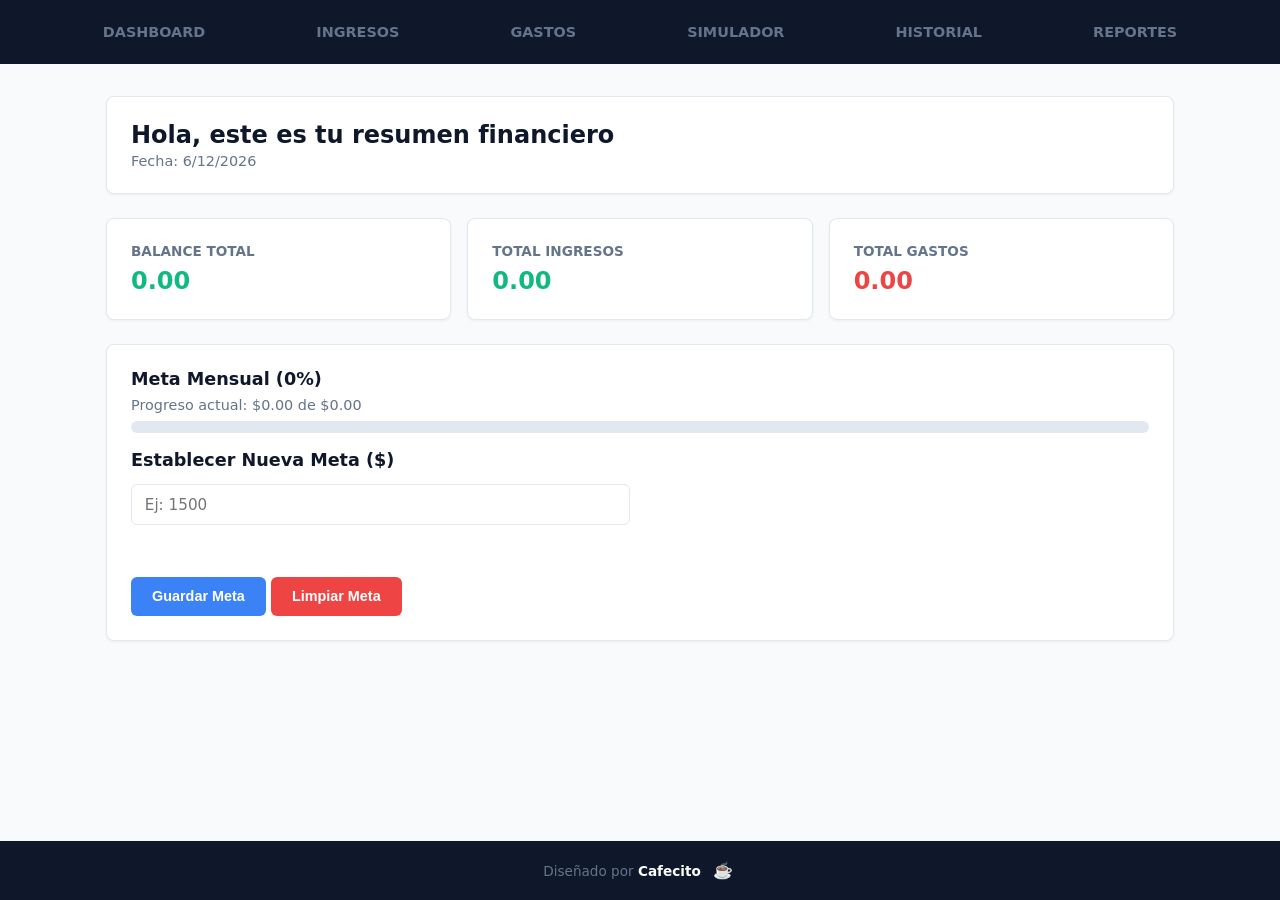
==== commit 458d0145: "Se corrigieron algunos errores" ====
--- a/html/dashboard.html
+++ b/html/dashboard.html
@@ -84,9 +84,42 @@
           </form>
         </article>
       </section>
-      <!-- BLOQUE 4: Accesos Rápidos -->
-      <script src="/javascript/app.js"></script>
     </main>
-    <footer>Powered By Tybo</footer>
+    <footer class="pie-sitio">
+      <p>
+        Diseñado por
+        <strong
+          ><a href="https://github.com/Carlos-Curilef">Cafecito</a></strong
+        >
+      </p>
+      <button
+        type="button"
+        id="boton-cafe"
+        aria-label="Café secreto"
+        title="Café secreto"
+      >
+        ☕
+      </button>
+    </footer>
+
+    <div id="mostrador" class="mostrador oculto">
+      <div class="escena-aroma">
+        <div class="contenedor-aroma">
+          <span class="aroma a-1"></span>
+          <span class="aroma a-2"></span>
+          <span class="aroma a-3"></span>
+        </div>
+
+        <div class="contenedor-taza">
+          <div class="tapa-de-taza"></div>
+          <div class="cuerpo-de-taza"></div>
+        </div>
+
+        <p class="mensaje-aroma">
+          Vale por un café, ¡Suerte con estática 🌱! ☕✨
+        </p>
+      </div>
+    </div>
+    <script src="/javascript/app.js"></script>
   </body>
 </html>
--- a/css/global.css
+++ b/css/global.css
@@ -174,6 +174,16 @@
 progress::-moz-progress-bar {
   background-color: var(--color-positivo);
   border-radius: 999px;
+}
+
+/* Selecciona cualquier header que contenga la clase .filtro */
+header.filtro {
+  background-color: transparent; /* O var(--color-superficie) según tu diseño */
+  display: flex;
+  justify-content: space-between;
+  align-items: center;
+  flex-wrap: wrap;
+  gap: 1rem;
 }
 
 /* Botones Base */
@@ -348,6 +358,53 @@
   padding: 1rem;
   font-size: 0.85rem;
 }
+
+footer.pie-sitio {
+  display: flex;
+  align-items: center;
+  justify-content: center;
+  gap: 0.5rem;
+}
+
+.pie-sitio a {
+  color: var(--color-superficie);
+  text-decoration: none;
+}
+
+.pie-sitio a:hover {
+  text-decoration: underline;
+}
+
+.pie-sitio button {
+  border: 0;
+  background: transparent;
+  color: inherit;
+  font-size: 1rem;
+  cursor: pointer;
+  padding: 0.25rem;
+}
+
+.pie-sitio button:focus-visible {
+  outline: 2px solid var(--color-superficie);
+  outline-offset: 2px;
+}
+
+@media (prefers-reduced-motion: no-preference) {
+  .pie-sitio button:hover {
+    animation: vibrar-cafe 0.3s ease-in-out infinite;
+  }
+
+  @keyframes vibrar-cafe {
+    0%,
+    100% {
+      transform: rotate(-5deg) translateX(-1px);
+    }
+    50% {
+      transform: rotate(5deg) translateX(1px);
+    }
+  }
+}
+
 .error {
   color: #b91c1c;
   font-weight: 600;
@@ -361,3 +418,142 @@
     grid-template-columns: 1fr;
   }
 }
+
+/* --- OVERLAY A PANTALLA COMPLETA --- */
+.mostrador {
+  position: fixed;
+  inset: 0;
+  background: rgba(20, 13, 9, 0.94);
+  display: flex;
+  justify-content: center;
+  align-items: center;
+  z-index: 9999;
+  opacity: 1;
+  transition: opacity 0.5s ease;
+  backdrop-filter: blur(8px);
+}
+
+.mostrador.oculto {
+  opacity: 0;
+  pointer-events: none;
+}
+
+/* --- ESCENA DEL CAFÉ --- */
+.escena-aroma {
+  display: flex;
+  flex-direction: column;
+  align-items: center;
+  position: relative;
+}
+
+/* Taza y Tapa */
+.contenedor-taza {
+  position: relative;
+  width: 120px;
+  height: 130px;
+  margin-top: 50px;
+}
+
+.cuerpo-de-taza {
+  width: 100%;
+  height: 100px;
+  background: #d4a373;
+  border-bottom-left-radius: 40px;
+  border-bottom-right-radius: 40px;
+  position: absolute;
+  bottom: 0;
+  box-shadow: inset 0 -10px 0 rgba(0, 0, 0, 0.15);
+}
+
+.tapa-de-taza {
+  width: 130px;
+  height: 28px;
+  background: #bc4749;
+  border-radius: 8px 8px 4px 4px;
+  position: absolute;
+  top: 10px;
+  left: -5px;
+  z-index: 2;
+  box-shadow: 0 4px 10px rgba(0, 0, 0, 0.3);
+}
+
+/* Animación de destapar */
+.mostrador:not(.oculto) .tapa-de-taza {
+  animation: destapar 1.2s cubic-bezier(0.25, 1, 0.5, 1) forwards 0.2s;
+}
+
+@keyframes destapar {
+  0% {
+    transform: translateY(0) rotate(0deg);
+  }
+  50% {
+    transform: translateY(-80px) rotate(-25deg);
+  }
+  100% {
+    transform: translateY(-140px) translateX(80px) rotate(45deg);
+    opacity: 0;
+  }
+}
+
+/* --- HUMO / AROMA --- */
+.contenedor-aroma {
+  position: absolute;
+  top: 10px;
+  display: flex;
+  gap: 16px;
+  z-index: 1;
+}
+
+.aroma {
+  width: 10px;
+  height: 70px;
+  background: linear-gradient(to top, rgba(255, 255, 255, 0.8), transparent);
+  border-radius: 10px;
+  filter: blur(5px);
+  opacity: 0;
+}
+
+.mostrador:not(.oculto) .aroma {
+  animation: elevar-aroma 2.5s infinite ease-in-out;
+}
+
+.a-1 {
+  animation-delay: 1s;
+}
+.a-2 {
+  animation-delay: 1.4s;
+}
+.a-3 {
+  animation-delay: 1.8s;
+}
+
+@keyframes elevar-aroma {
+  0% {
+    transform: translateY(20px) scaleX(1);
+    opacity: 0;
+  }
+  50% {
+    opacity: 0.8;
+    transform: translateY(-50px) scaleX(2) rotate(10deg);
+  }
+  100% {
+    transform: translateY(-110px) scaleX(3) rotate(-10deg);
+    opacity: 0;
+  }
+}
+
+/* Texto Informativo */
+.mensaje-aroma {
+  color: #fefae0;
+  font-size: 1.25rem;
+  margin-top: 30px;
+  opacity: 0;
+  transform: translateY(10px);
+  transition: all 0.5s ease;
+}
+
+.mostrador:not(.oculto) .mensaje-aroma {
+  opacity: 1;
+  transform: translateY(0);
+  transition-delay: 0.8s;
+}
